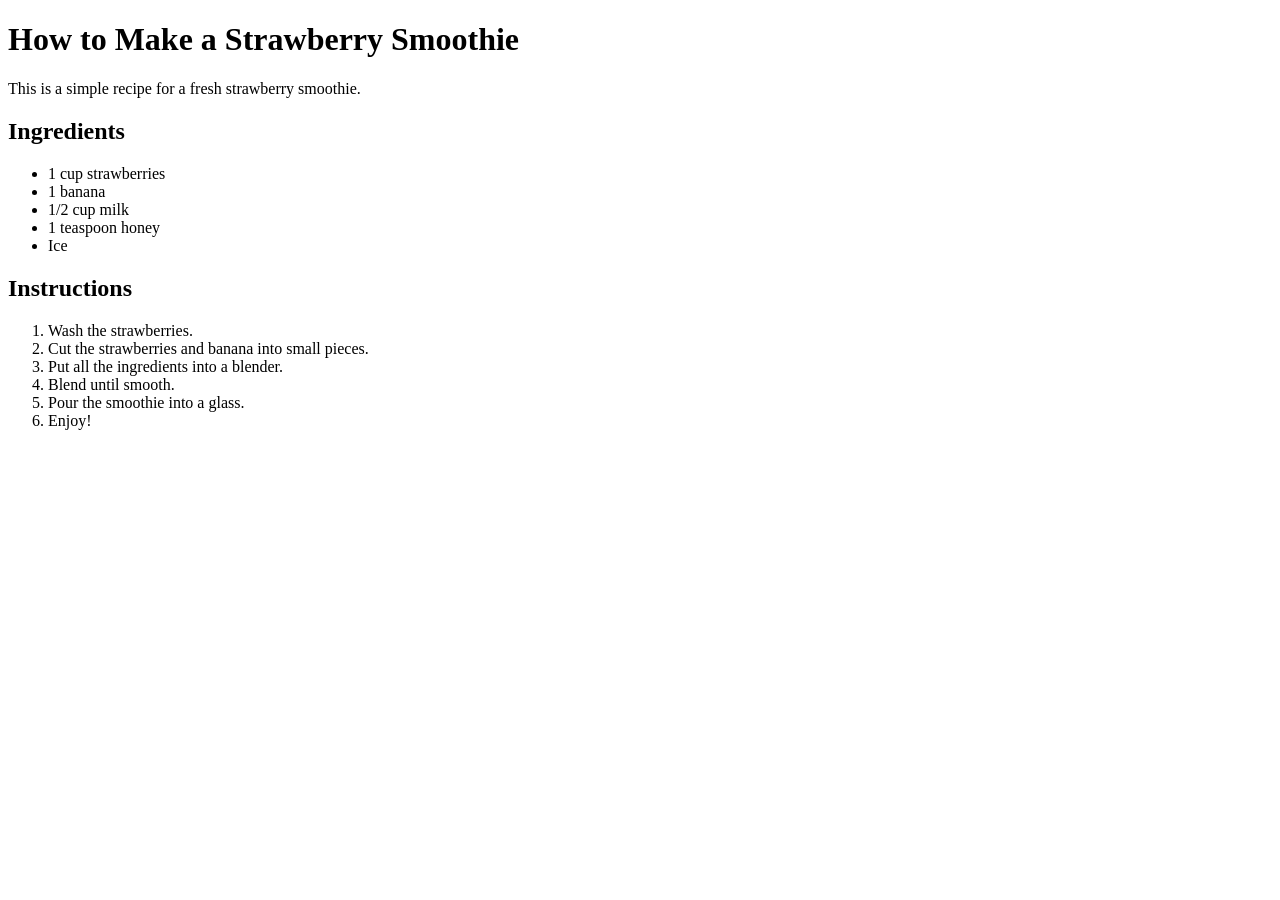
==== project2/recipie/milkshake.html @ 4ebf95e3 "Rename milkshake to milkshake.html" ====
<!DOCTYPE html>
<html>
<head>
    <title>My Smoothie Recipe</title>
</head>

<body>

    <h1>How to Make a Strawberry Smoothie</h1>

    <p>This is a simple recipe for a fresh strawberry smoothie.</p>

    <h2>Ingredients</h2>

    <ul>
        <li>1 cup strawberries</li>
        <li>1 banana</li>
        <li>1/2 cup milk</li>
        <li>1 teaspoon honey</li>
        <li>Ice</li>
    </ul>

    <h2>Instructions</h2>

    <ol>
        <li>Wash the strawberries.</li>
        <li>Cut the strawberries and banana into small pieces.</li>
        <li>Put all the ingredients into a blender.</li>
        <li>Blend until smooth.</li>
        <li>Pour the smoothie into a glass.</li>
        <li>Enjoy!</li>
    </ol>

</body>
</html>
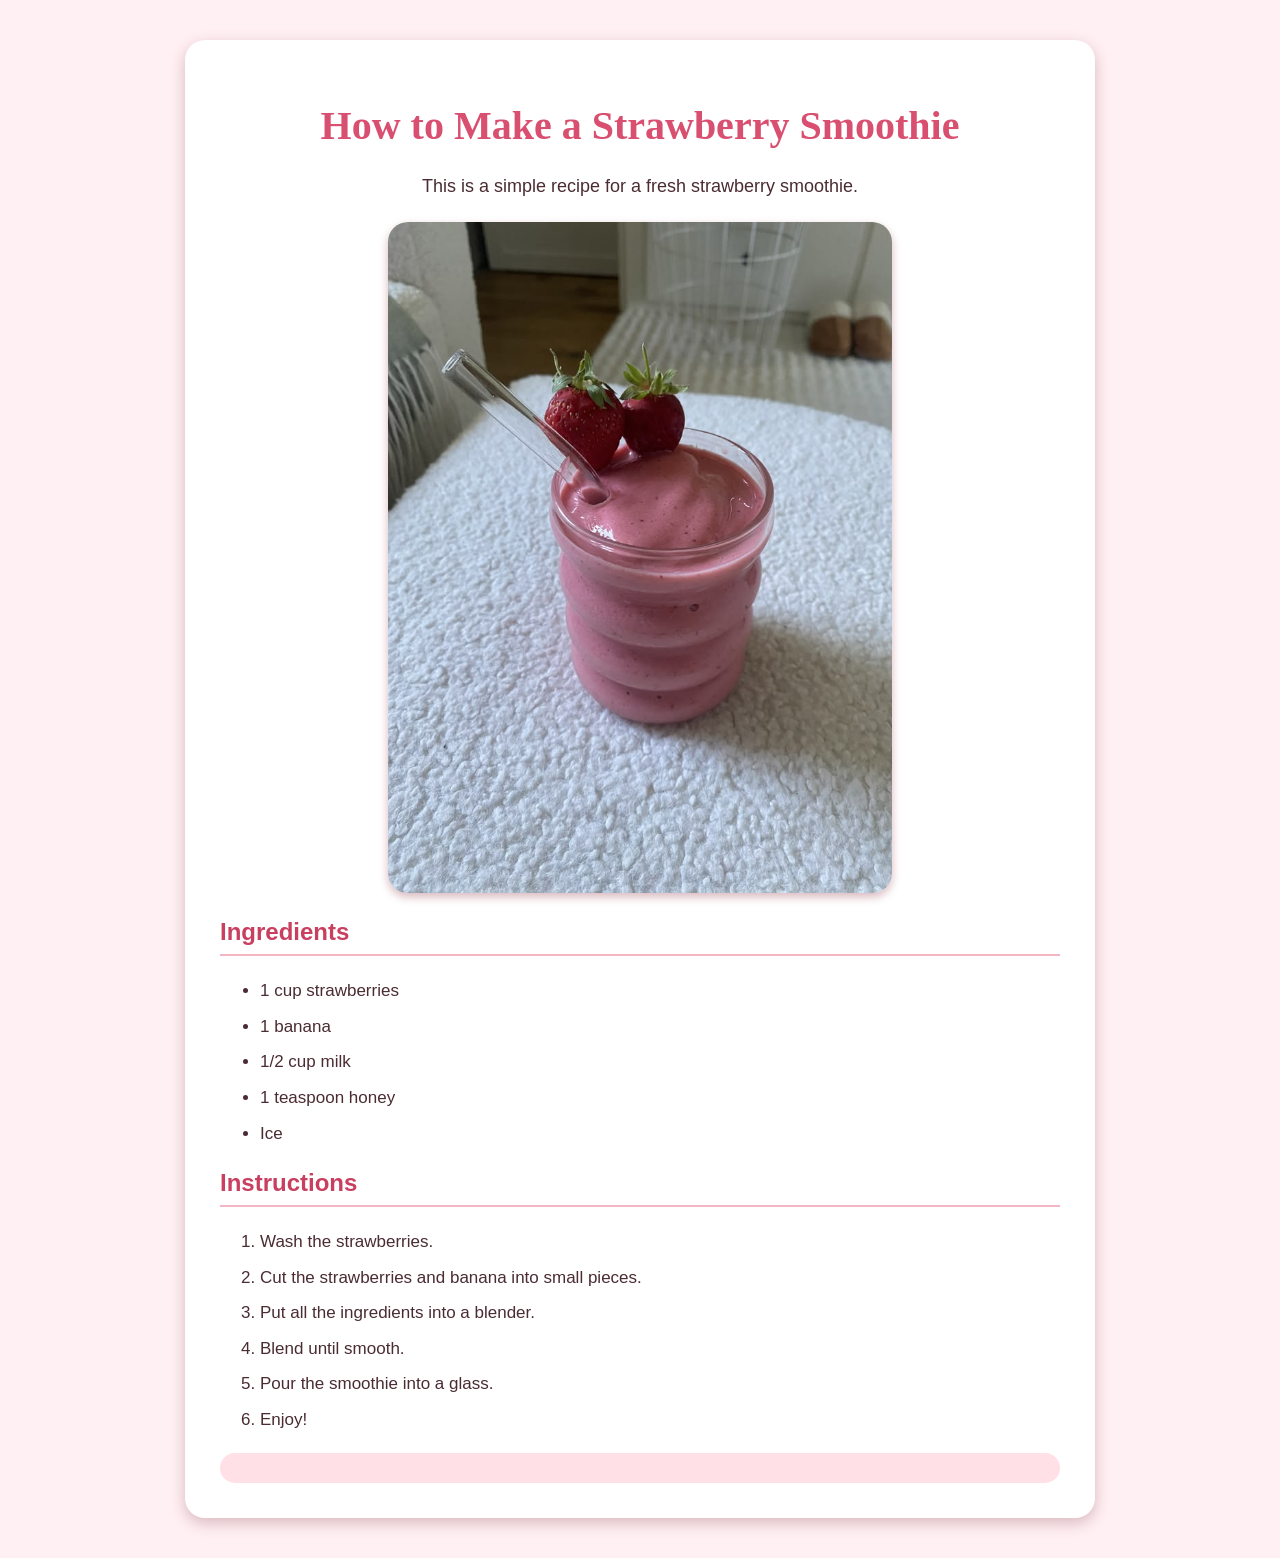
==== commit 7ec15948: "push entries" ====
--- a/project2/recipie/milkshake.html
+++ b/project2/recipie/milkshake.html
@@ -2,34 +2,110 @@
 <html>
 <head>
     <title>My Smoothie Recipe</title>
+
+    <style>
+
+        body {
+            background-color: #fff0f3;
+            font-family: Arial, sans-serif;
+            color: #4a2c32;
+            margin: 0;
+            padding: 40px;
+        }
+
+        .recipe {
+            background-color: white;
+            width: 70%;
+            margin: auto;
+            padding: 35px;
+            border-radius: 20px;
+            box-shadow: 0px 5px 15px #d9b8be;
+        }
+
+        h1 {
+            color: #d94f70;
+            text-align: center;
+            font-family: Georgia, serif;
+            font-size: 40px;
+        }
+
+        h2 {
+            color: #c83f60;
+            border-bottom: 2px solid #f3b6c3;
+            padding-bottom: 8px;
+        }
+
+        p {
+            text-align: center;
+            font-size: 18px;
+        }
+
+        ul, ol {
+            font-size: 17px;
+            line-height: 1.8;
+        }
+
+        li {
+            margin-bottom: 5px;
+        }
+
+        .smoothie-picture {
+            display: block;
+            width: 60%;
+            margin: 25px auto;
+            border-radius: 20px;
+            box-shadow: 0px 4px 10px #d9b8be;
+        }
+
+        .enjoy {
+            background-color: #ffe0e7;
+            padding: 15px;
+            border-radius: 15px;
+            text-align: center;
+            color: #c83f60;
+            font-size: 20px;
+            font-weight: bold;
+        }
+
+    </style>
 </head>
 
 <body>
 
-    <h1>How to Make a Strawberry Smoothie</h1>
+    <div class="recipe">
 
-    <p>This is a simple recipe for a fresh strawberry smoothie.</p>
+        <h1>How to Make a Strawberry Smoothie</h1>
 
-    <h2>Ingredients</h2>
+        <p>This is a simple recipe for a fresh strawberry smoothie.</p>
 
-    <ul>
-        <li>1 cup strawberries</li>
-        <li>1 banana</li>
-        <li>1/2 cup milk</li>
-        <li>1 teaspoon honey</li>
-        <li>Ice</li>
-    </ul>
+        <img src="smoothie.jpg" alt="A fresh strawberry smoothie" class="smoothie-picture">
 
-    <h2>Instructions</h2>
+        <h2>Ingredients</h2>
 
-    <ol>
-        <li>Wash the strawberries.</li>
-        <li>Cut the strawberries and banana into small pieces.</li>
-        <li>Put all the ingredients into a blender.</li>
-        <li>Blend until smooth.</li>
-        <li>Pour the smoothie into a glass.</li>
-        <li>Enjoy!</li>
-    </ol>
+        <ul>
+            <li>1 cup strawberries</li>
+            <li>1 banana</li>
+            <li>1/2 cup milk</li>
+            <li>1 teaspoon honey</li>
+            <li>Ice</li>
+        </ul>
+
+        <h2>Instructions</h2>
+
+        <ol>
+            <li>Wash the strawberries.</li>
+            <li>Cut the strawberries and banana into small pieces.</li>
+            <li>Put all the ingredients into a blender.</li>
+            <li>Blend until smooth.</li>
+            <li>Pour the smoothie into a glass.</li>
+            <li>Enjoy!</li>
+        </ol>
+
+        <div class="enjoy">
+        
+        </div>
+
+    </div>
 
 </body>
-</html>
+</html>
